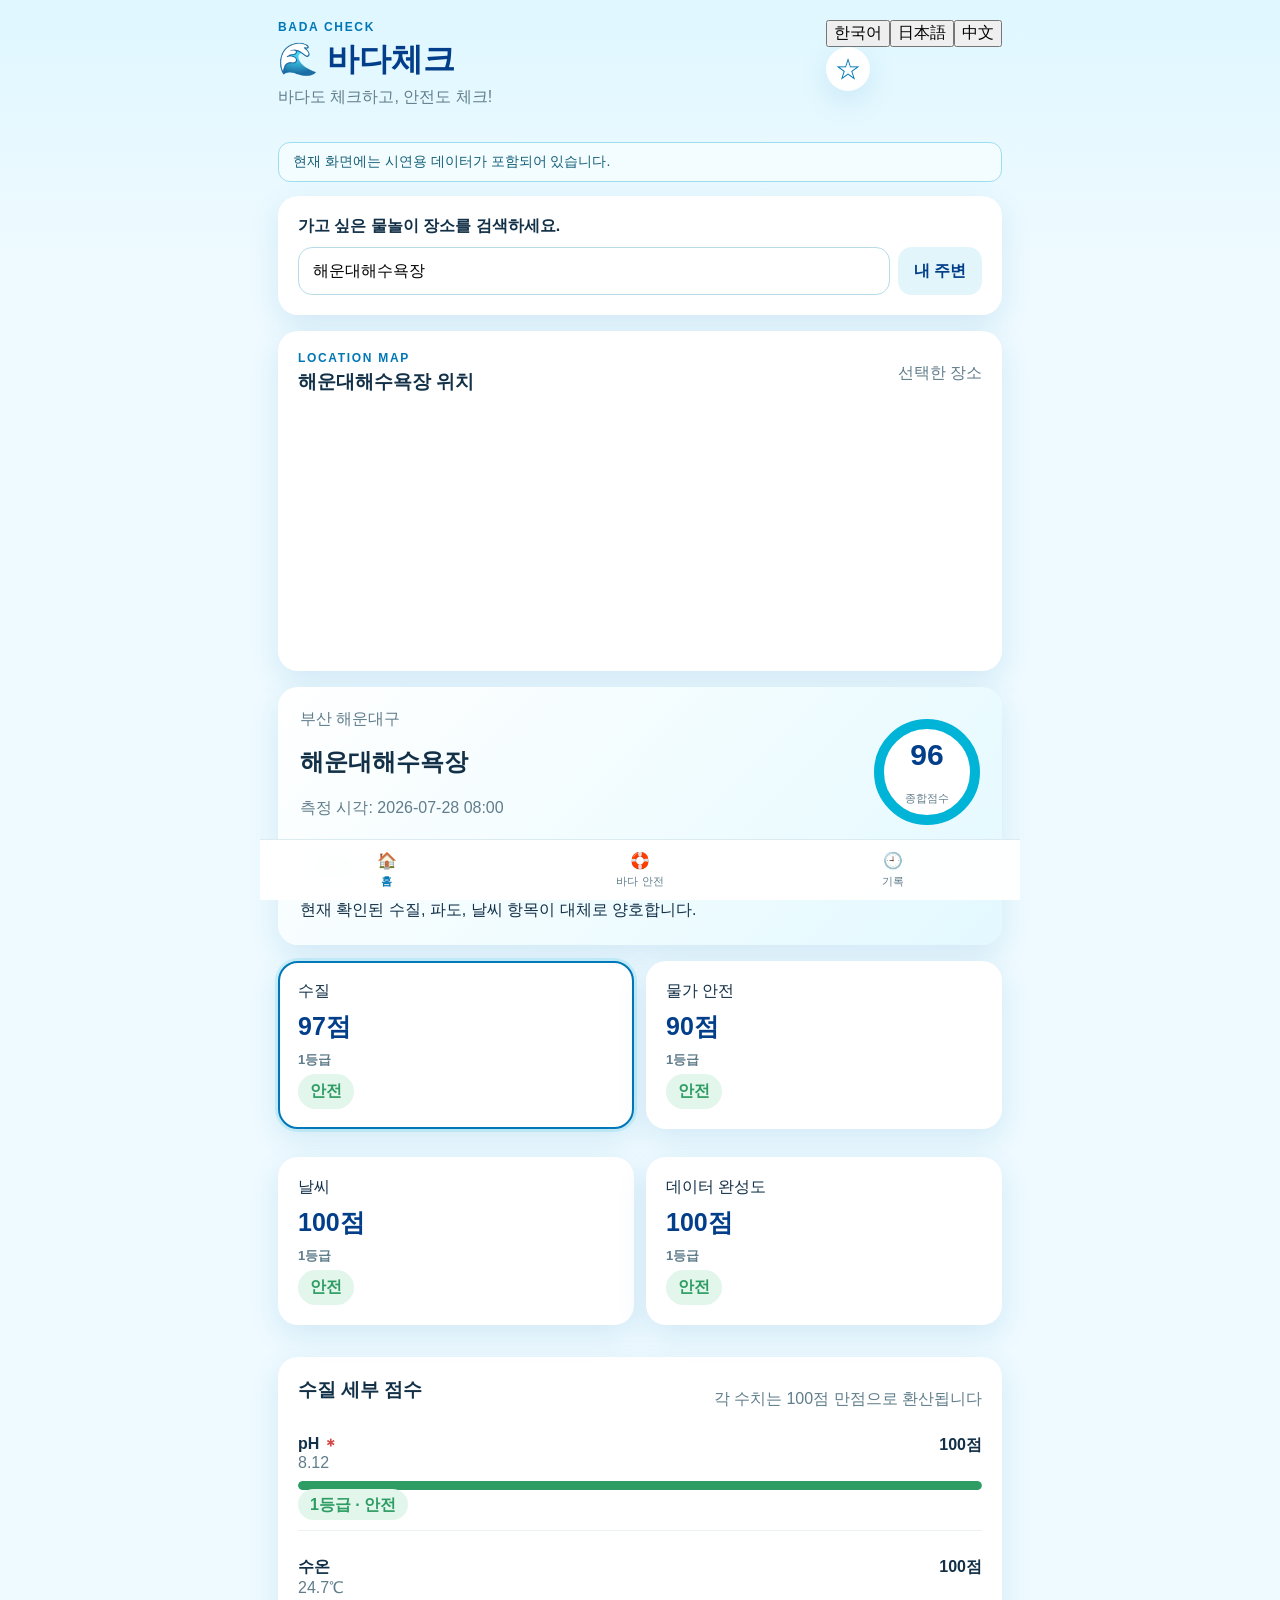
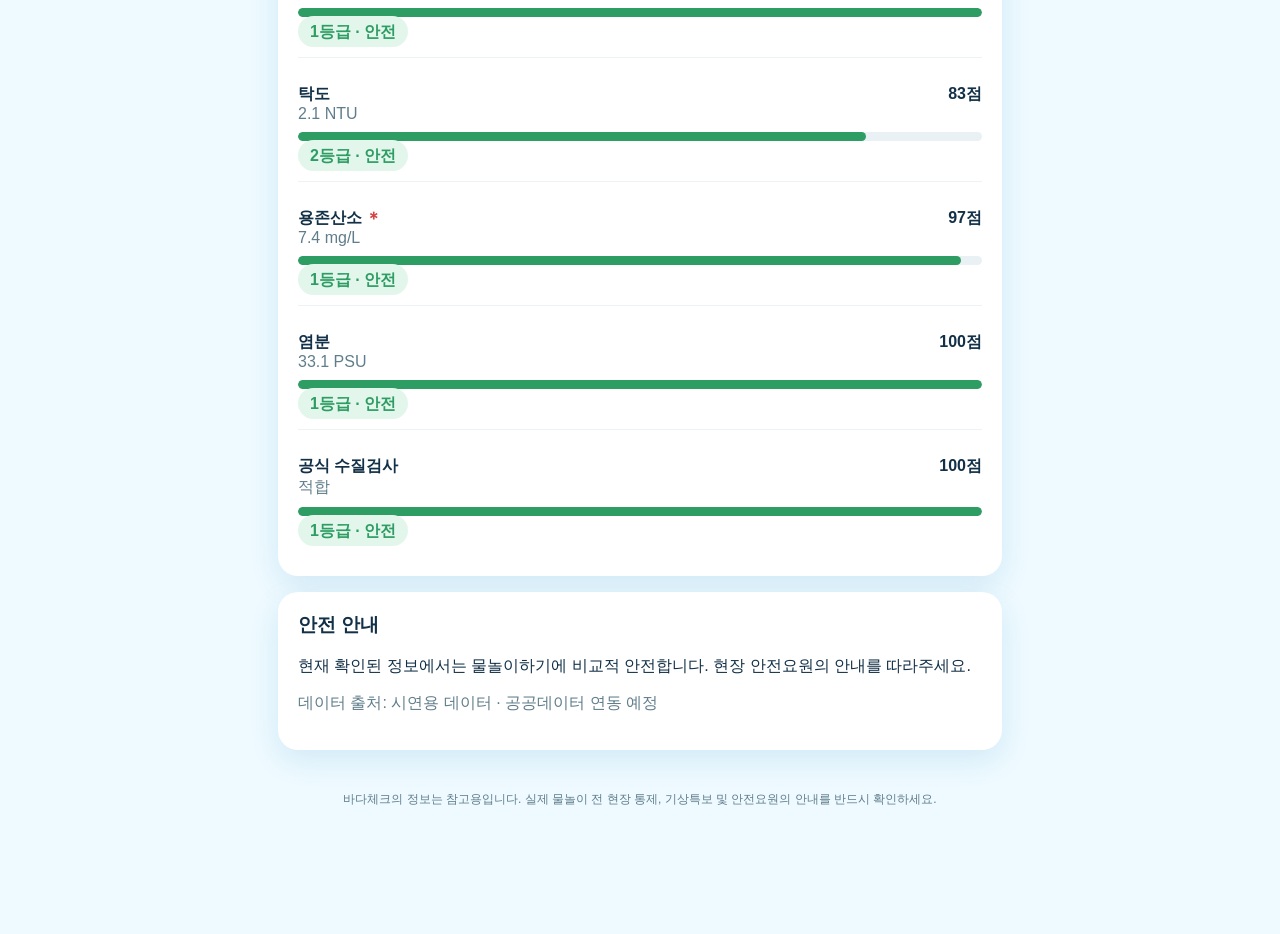
==== index.html @ eb1bbf58 "Add Korean Japanese Chinese language switcher" ====
<!DOCTYPE html>
<html lang="ko">
<head>
  <meta charset="UTF-8" />
  <meta name="viewport" content="width=device-width, initial-scale=1.0" />
  <meta name="theme-color" content="#0077b6" />
  <title>바다체크 | 바다도 체크하고, 안전도 체크!</title>
  <link rel="stylesheet" href="css/style.css?v=20260729-9" />
</head>
<body>
  <div class="app-shell">
    <header class="app-header">
      <div>
        <p class="eyebrow">BADA CHECK</p>
        <h1 data-i18n="appName">🌊 바다체크</h1>
        <p class="tagline" data-i18n="tagline">바다도 체크하고, 안전도 체크!</p>
      </div>
      <div class="header-actions"><div class="language-switcher" role="group" aria-label="언어 선택"><button class="language-button active" data-language="ko">한국어</button><button class="language-button" data-language="ja">日本語</button><button class="language-button" data-language="zh">中文</button></div><button id="favoriteBtn" class="icon-button" aria-label="즐겨찾기">☆</button></div>
    </header>

    <main>
      <section id="homeView" class="view active">
        <div class="notice" data-i18n="notice">현재 화면에는 시연용 데이터가 포함되어 있습니다.</div>

        <section class="search-section card">
          <label for="beachSearch" data-i18n="searchLabel">가고 싶은 물놀이 장소를 검색하세요.</label>
          <div class="search-row">
            <input id="beachSearch" type="search" placeholder="예: 해운대해수욕장, 대천천 애기소" autocomplete="off" />
            <button id="locationBtn" class="secondary-button" data-i18n="nearby">내 주변</button>
          </div>
          <div id="autocomplete" class="autocomplete hidden"></div>
        </section>

        <section class="map-card card" aria-label="선택한 장소의 지도 위치">
          <div class="section-title-row">
            <div>
              <p class="eyebrow">LOCATION MAP</p>
              <h3 id="mapLocationName">해운대해수욕장 위치</h3>
            </div>
            <span class="muted" data-i18n="selectedPlace">선택한 장소</span>
          </div>
          <iframe id="locationMap" title="선택한 장소 지도" loading="lazy"></iframe>
        </section>

        <section class="hero-card">
          <div>
            <p id="beachLocation" class="muted"></p>
            <h2 id="beachName"></h2>
            <p id="updatedAt" class="muted"></p>
          </div>
          <div class="score-ring" id="overallScoreRing">
            <strong id="overallScore">-</strong>
            <span data-i18n="overallScore">종합점수</span>
          </div>
          <div id="overallGrade" class="grade-pill">-</div>
          <p id="overallReason" class="reason"></p>
        </section>

        <section class="category-grid" id="categoryGrid"></section>

        <section class="card">
          <div class="section-title-row">
            <h3 id="metricTitle">수질 세부 점수</h3>
            <span id="metricHint" class="muted">카드를 눌러 세부 수치를 확인하세요</span>
          </div>
          <div id="metricGrid" class="metric-grid"></div>
        </section>

        <section class="card">
          <h3 data-i18n="safetyGuide">안전 안내</h3>
          <p id="actionGuide"></p>
          <p class="source" id="dataSource"></p>
        </section>

      <section id="historyView" class="view">
        <h2 data-i18n="history">최근 확인 기록</h2>
        <div id="historyList" class="history-list"></div>
      </section>
    </main>

    <nav class="bottom-nav">
      <button class="nav-button active" data-target="homeView">🏠<span data-i18n="home">홈</span></button>
      <button class="nav-button" data-target="homeView">🛟<span data-i18n="waterSafety">바다 안전</span></button>
      <button class="nav-button" data-target="historyView">🕘<span data-i18n="history">기록</span></button>
    </nav>

    <footer>
      <span data-i18n="footer">바다체크의 정보는 참고용입니다. 실제 물놀이 전 현장 통제, 기상특보 및 안전요원의 안내를 반드시 확인하세요.</span>
    </footer>
  </div>

  <script src="js/data.js?v=20260729-13"></script>
  <script src="js/scoring.js?v=20260729-13"></script>
  <script src="js/app.js?v=20260729-13"></script>
</body>
</html>
---- css/style.css ----
:root {
  --blue: #0077b6;
  --deep-blue: #023e8a;
  --cyan: #00b4d8;
  --mint: #48cae4;
  --bg: #eefaff;
  --text: #123047;
  --muted: #607d8b;
  --card: #ffffff;
  --safe: #2e9d63;
  --caution: #e0a800;
  --danger: #f07b22;
  --critical: #d64545;
  --shadow: 0 10px 30px rgba(0, 119, 182, 0.12);
}
* { box-sizing: border-box; }
body { margin: 0; background: linear-gradient(180deg, #dff7ff 0%, var(--bg) 260px); color: var(--text); font-family: Arial, "Noto Sans KR", sans-serif; }
button, input { font: inherit; }
button { cursor: pointer; }
.app-shell { width: min(100%, 760px); min-height: 100vh; margin: 0 auto; padding: 20px 18px 110px; }
.app-header { display: flex; justify-content: space-between; align-items: flex-start; margin-bottom: 18px; }
h1, h2, h3, p { margin-top: 0; }
h1 { margin-bottom: 5px; color: var(--deep-blue); }
.eyebrow { margin-bottom: 4px; color: var(--blue); font-size: 12px; font-weight: 800; letter-spacing: 0.14em; }
.tagline, .muted, .source { color: var(--muted); }
.icon-button { width: 44px; height: 44px; border: 0; border-radius: 50%; background: white; color: var(--blue); font-size: 26px; box-shadow: var(--shadow); }
.notice { margin-bottom: 14px; padding: 10px 14px; border: 1px solid #9ddded; border-radius: 12px; background: #f3fdff; color: #166078; font-size: 14px; }
.card, .hero-card, .status-card { background: var(--card); border-radius: 20px; box-shadow: var(--shadow); }
.card { padding: 20px; margin-bottom: 16px; }
.map-card { overflow: hidden; }
.map-card h3 { margin-bottom: 0; }
#locationMap { display: block; width: calc(100% + 40px); height: 260px; margin: 16px -20px -20px; border: 0; }
.search-section label { display: block; margin-bottom: 10px; font-weight: 800; }
.search-row { display: flex; gap: 8px; }
.search-row input { min-width: 0; flex: 1; padding: 14px; border: 1px solid #b7dce8; border-radius: 14px; outline: none; }
.search-row input:focus { border-color: var(--cyan); box-shadow: 0 0 0 3px rgba(0, 180, 216, .12); }
.primary-button, .secondary-button, .enter-button, .exit-button { border: 0; border-radius: 14px; padding: 13px 16px; font-weight: 800; }
.primary-button, .enter-button { background: var(--blue); color: white; }
.secondary-button { background: #e1f5fb; color: var(--deep-blue); }
.exit-button { background: #ff6b6b; color: white; }
.full-width { width: 100%; }
.autocomplete { position: absolute; z-index: 20; width: calc(100% - 40px); margin-top: 8px; overflow: hidden; border-radius: 14px; background: white; box-shadow: var(--shadow); }
.autocomplete button { display: block; width: 100%; padding: 13px 15px; border: 0; border-bottom: 1px solid #edf4f6; background: white; text-align: left; }
.hidden { display: none; }
.hero-card { display: grid; grid-template-columns: 1fr auto; gap: 14px; align-items: center; padding: 22px; margin-bottom: 16px; background: linear-gradient(135deg, #fff, #e3f9ff); }
.score-ring { display: grid; place-items: center; width: 106px; height: 106px; border: 10px solid var(--cyan); border-radius: 50%; background: white; }
.score-ring strong { font-size: 30px; color: var(--deep-blue); }
.score-ring span { font-size: 11px; color: var(--muted); }
.grade-pill { width: fit-content; padding: 7px 12px; border-radius: 999px; font-weight: 800; }
.reason { grid-column: 1 / -1; margin: 0; line-height: 1.55; }
.category-grid, .status-grid { display: grid; grid-template-columns: repeat(2, 1fr); gap: 12px; margin-bottom: 16px; }
.category-card, .status-card { padding: 18px; }
.category-card { width: 100%; border: 2px solid transparent; color: var(--text); text-align: left; }
.category-card.active { border-color: var(--blue); box-shadow: 0 0 0 3px rgba(0, 180, 216, .14), var(--shadow); }
.category-card .grade-level { display: block; margin-top: 8px; color: var(--muted); font-size: 13px; font-weight: 800; }
.category-card .grade-status { display: inline-block; margin-top: 5px; }
.category-card strong, .status-card strong { display: block; margin-top: 8px; color: var(--deep-blue); font-size: 25px; }
.section-title-row { display: flex; justify-content: space-between; align-items: center; gap: 12px; }
.metric-grid { display: grid; gap: 12px; }
.metric-card { padding: 14px 0; border-bottom: 1px solid #edf3f5; }
.metric-card:last-child { border-bottom: 0; }
.metric-top { display: flex; justify-content: space-between; gap: 10px; }
.metric-value { font-weight: 800; }
.term-help { margin-left: 3px; padding: 0; border: 0; background: transparent; color: #d64545; font-size: 17px; font-weight: 900; line-height: 1; vertical-align: middle; }
.term-definition { margin: 10px 0 0; padding: 10px 12px; border-left: 4px solid #d64545; border-radius: 8px; background: #fff1f1; color: #7d3030; font-size: 13px; line-height: 1.55; }
.progress { height: 9px; margin: 9px 0 5px; overflow: hidden; border-radius: 999px; background: #e9f1f4; }
.progress span { display: block; height: 100%; border-radius: inherit; }
.quick-shower { display: flex; justify-content: space-between; align-items: center; gap: 15px; }
.live-badge { color: var(--safe); font-weight: 800; font-size: 13px; }
.waiting-card { text-align: center; }
#estimatedTime { display: block; margin: 8px 0 14px; color: var(--deep-blue); font-size: 38px; }
.button-group { display: grid; grid-template-columns: 1fr 1fr; gap: 12px; margin-bottom: 12px; }
.button-group button { min-height: 62px; font-size: 20px; }
.message { min-height: 24px; text-align: center; color: var(--blue); font-weight: 800; }
.history-item { display: flex; justify-content: space-between; align-items: center; padding: 16px; margin-bottom: 10px; border-radius: 15px; background: white; box-shadow: var(--shadow); }
.bottom-nav { position: fixed; z-index: 50; left: 50%; bottom: 0; display: grid; grid-template-columns: repeat(3, 1fr); width: min(100%, 760px); transform: translateX(-50%); border-top: 1px solid #dcebf0; background: rgba(255,255,255,.96); backdrop-filter: blur(10px); }
.nav-button { padding: 11px 4px; border: 0; background: transparent; color: var(--muted); }
.nav-button span { display: block; margin-top: 4px; font-size: 11px; }
.nav-button.active { color: var(--blue); font-weight: 800; }
.view { display: none; }
.view.active { display: block; }
footer { margin-top: 24px; padding: 16px; color: var(--muted); font-size: 12px; line-height: 1.5; text-align: center; }
.safe { background: #e3f6ec; color: var(--safe); }
.caution { background: #fff5cc; color: #9a7300; }
.danger { background: #fff0e4; color: var(--danger); }
.critical { background: #ffe8e8; color: var(--critical); }
@media (max-width: 560px) {
  .app-shell { padding-inline: 14px; }
  .hero-card { grid-template-columns: 1fr; }
  .score-ring { width: 92px; height: 92px; }
  .category-grid, .status-grid { grid-template-columns: 1fr 1fr; }
  #locationMap { height: 220px; }
  .quick-shower { align-items: stretch; flex-direction: column; }
}
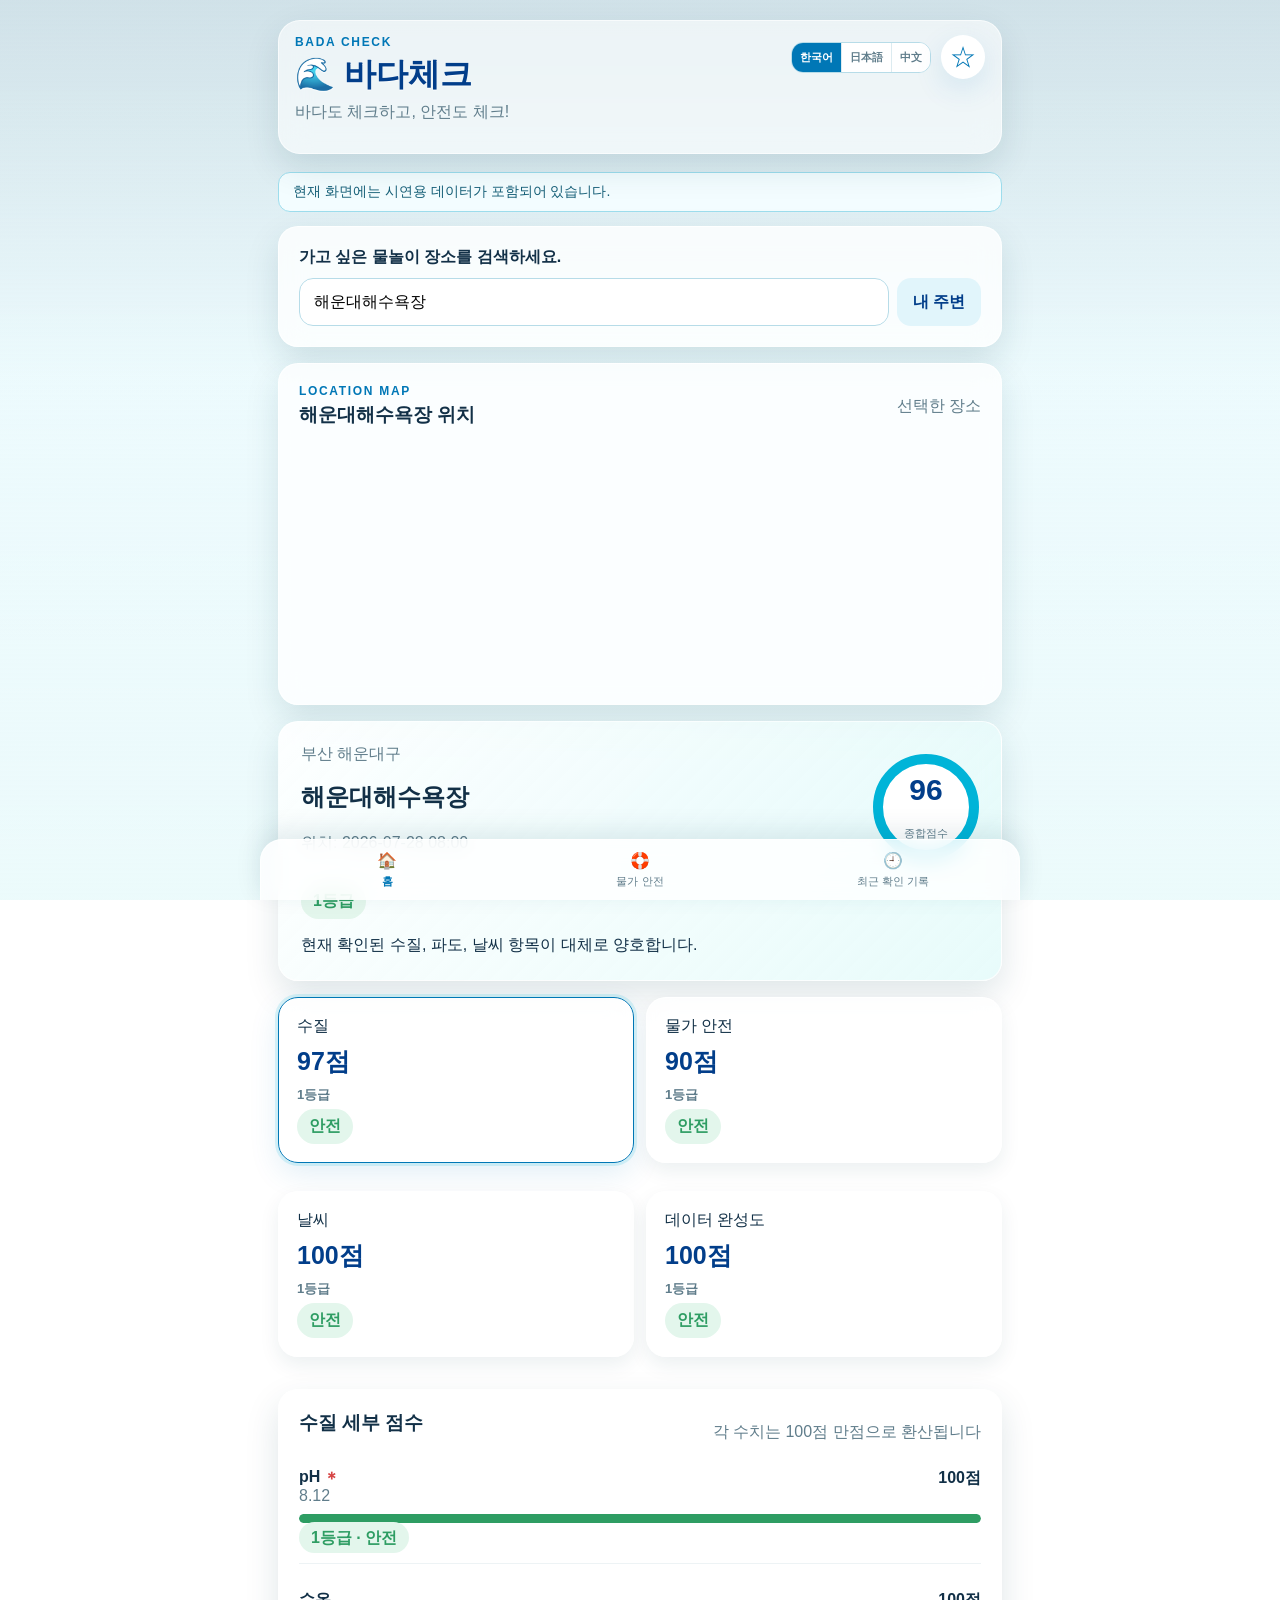
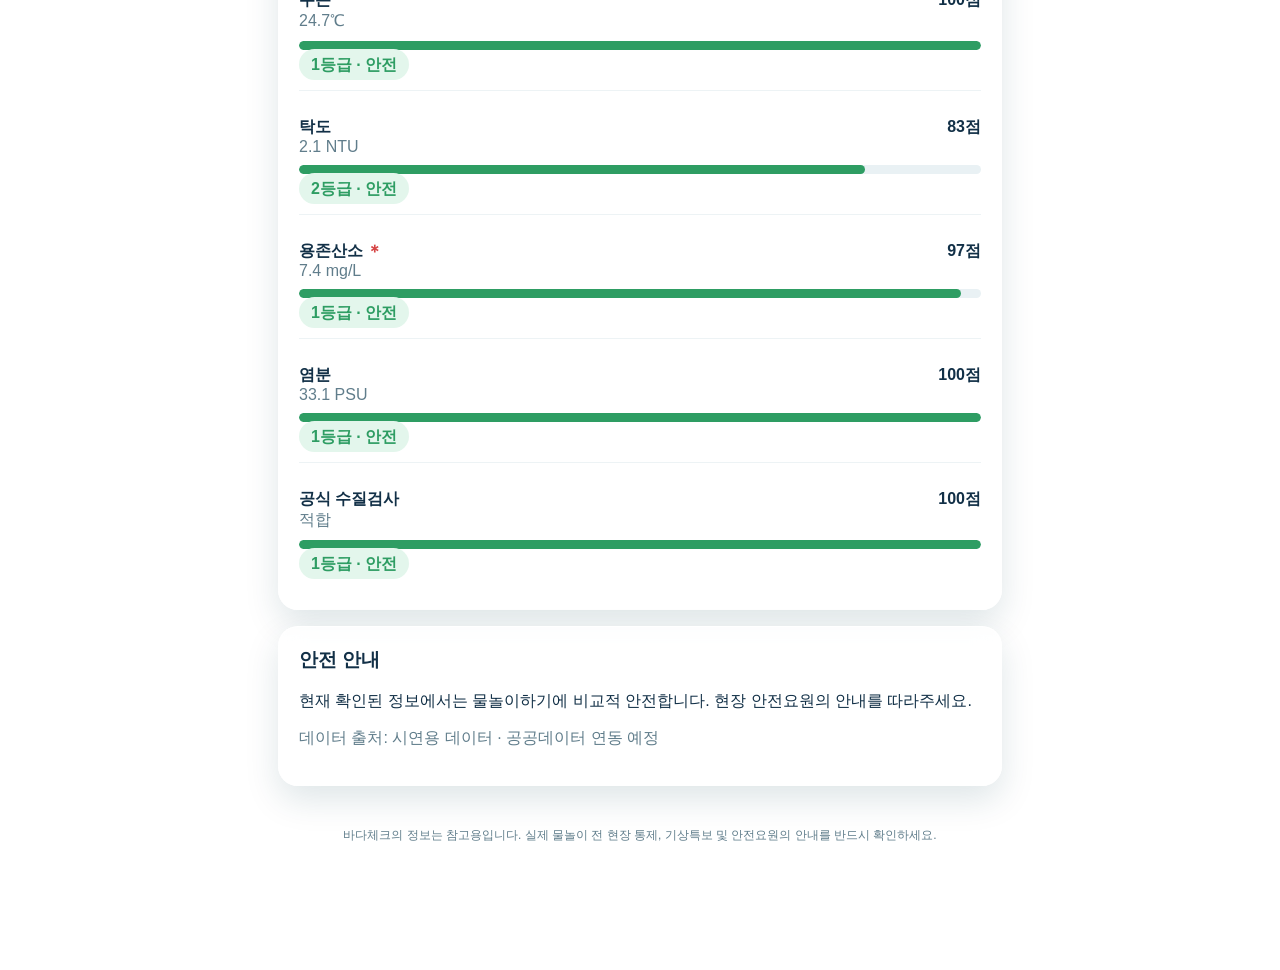
==== commit 736084b6: "Refresh Bada Check visual theme assets" ====
--- a/index.html
+++ b/index.html
@@ -5,7 +5,7 @@
   <meta name="viewport" content="width=device-width, initial-scale=1.0" />
   <meta name="theme-color" content="#0077b6" />
   <title>바다체크 | 바다도 체크하고, 안전도 체크!</title>
-  <link rel="stylesheet" href="css/style.css?v=20260729-9" />
+  <link rel="stylesheet" href="css/style.css?v=20260729-10" />
 </head>
 <body>
   <div class="app-shell">
@@ -91,7 +91,7 @@
 
   <script src="js/data.js?v=20260729-13"></script>
   <script src="js/scoring.js?v=20260729-13"></script>
-  <script src="js/app.js?v=20260729-13"></script>
+  <script src="js/app.js?v=20260729-14"></script>
 </body>
 </html>
 
--- a/css/style.css
+++ b/css/style.css
@@ -93,3 +93,35 @@
   .quick-shower { align-items: stretch; flex-direction: column; }
 }
 
+
+.header-actions { display: flex; align-items: center; gap: 10px; }
+.language-switcher { display: flex; overflow: hidden; border: 1px solid #b7dce8; border-radius: 12px; background: white; }
+.language-button { padding: 7px 8px; border: 0; border-right: 1px solid #dcebf0; background: white; color: var(--muted); font-size: 11px; font-weight: 800; }
+.language-button:last-child { border-right: 0; }
+.language-button.active { background: var(--blue); color: white; }
+@media (max-width: 420px) { .app-header { gap: 8px; } .header-actions { gap: 6px; } .language-button { padding: 6px 5px; font-size: 10px; } }
+
+
+/* 선택한 장소에 맞춰 달라지는 배경 */
+body { background-attachment: fixed; background-size: cover; background-position: center; transition: background .35s ease; }
+body[data-water-place="gwangalli"], body[data-water-place="haeundae"], body[data-water-place="songjeong"], body[data-water-place="songdo"], body[data-water-place="dadaepo"] { background-image: linear-gradient(rgba(232,250,255,.82),rgba(238,250,255,.9)), url("https://giftedu42-commits.github.io/ocean-/assets/gwangalli-night.png"); }
+body[data-water-place="jangsan-valley"], body[data-water-place="unsusa-valley"], body[data-water-place="daecheon-aegiso"] { background-image: linear-gradient(rgba(235,251,244,.84),rgba(243,253,249,.92)), url("https://images.unsplash.com/photo-1439853949127-fa647821eba0?auto=format&fit=crop&w=1600&q=80"); }
+body[data-water-place="nakdong-hwamyeong"], body[data-water-place="nakdong-samnak"], body[data-water-place="suyeong-river"], body[data-water-place="oncheoncheon"], body[data-water-place="seokdaecheon"], body[data-water-place="daecheon-stream"], body[data-water-place="jwagwangcheon"], body[data-water-place="samnakcheon"], body[data-water-place="chuncheon"], body[data-water-place="dongcheon"], body[data-water-place="hoedong-reservoir"] { background-image: linear-gradient(rgba(235,248,250,.84),rgba(242,252,249,.92)), url("https://images.unsplash.com/photo-1432405972618-c60b0225b8f9?auto=format&fit=crop&w=1600&q=80"); }
+
+
+/* 자연 배경과 어울리는 통일 카드 테마 */
+body { min-height:100vh; }
+body::before { content:""; position:fixed; inset:0; z-index:-1; background:linear-gradient(180deg,rgba(8,46,68,.12),rgba(235,250,251,.46) 42%,rgba(235,250,251,.88)); pointer-events:none; }
+.app-shell { position:relative; }
+.app-header { padding:14px 16px; border:1px solid rgba(255,255,255,.62); border-radius:22px; background:rgba(255,255,255,.58); backdrop-filter:blur(15px); box-shadow:0 14px 35px rgba(3,56,76,.12); }
+.app-header h1 { text-shadow:0 1px 0 rgba(255,255,255,.7); }
+.card,.hero-card,.status-card,.history-item { border:1px solid rgba(255,255,255,.74); background:rgba(255,255,255,.78); backdrop-filter:blur(14px); box-shadow:0 14px 34px rgba(4,60,81,.13); }
+.hero-card { background:linear-gradient(135deg,rgba(255,255,255,.88),rgba(222,250,249,.70)); }
+.search-section,.map-card { border-color:rgba(255,255,255,.75); }
+.search-row input,.autocomplete { background:rgba(255,255,255,.90); backdrop-filter:blur(12px); }
+.category-card { background:rgba(255,255,255,.76); box-shadow:0 8px 20px rgba(4,60,81,.08); }
+.category-card:hover { transform:translateY(-2px); }
+.bottom-nav { border:1px solid rgba(255,255,255,.72); border-bottom:0; border-radius:22px 22px 0 0; background:rgba(255,255,255,.82); box-shadow:0 -8px 26px rgba(4,60,81,.10); }
+body[data-water-place="jangsan-valley"] .hero-card,body[data-water-place="unsusa-valley"] .hero-card,body[data-water-place="daecheon-aegiso"] .hero-card { background:linear-gradient(135deg,rgba(250,255,251,.90),rgba(215,246,229,.72)); }
+body[data-water-place="nakdong-hwamyeong"] .hero-card,body[data-water-place="nakdong-samnak"] .hero-card,body[data-water-place="suyeong-river"] .hero-card,body[data-water-place="oncheoncheon"] .hero-card { background:linear-gradient(135deg,rgba(249,255,255,.90),rgba(214,241,241,.74)); }
+@media (max-width:560px){.app-header{padding:12px;border-radius:18px}.card{padding:16px}.hero-card{padding:18px}.language-button{padding:6px 7px;font-size:10px}}
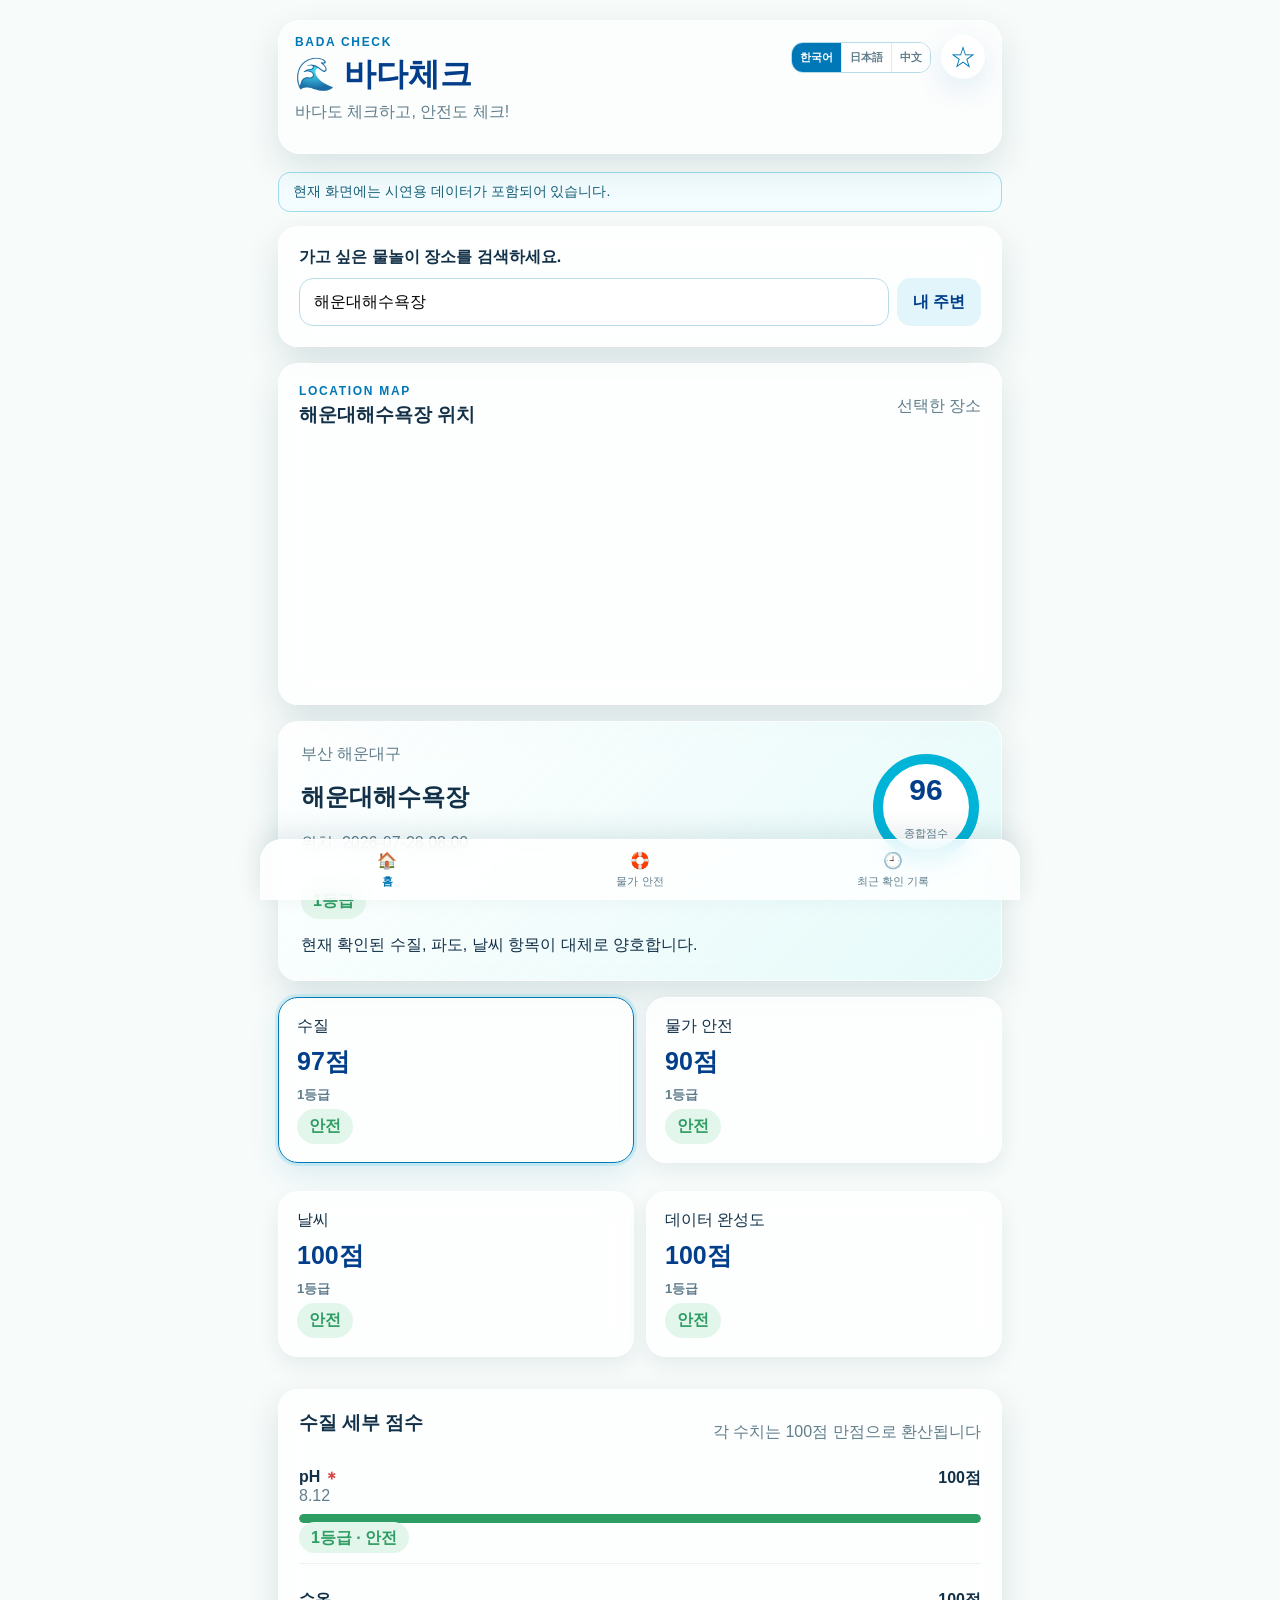
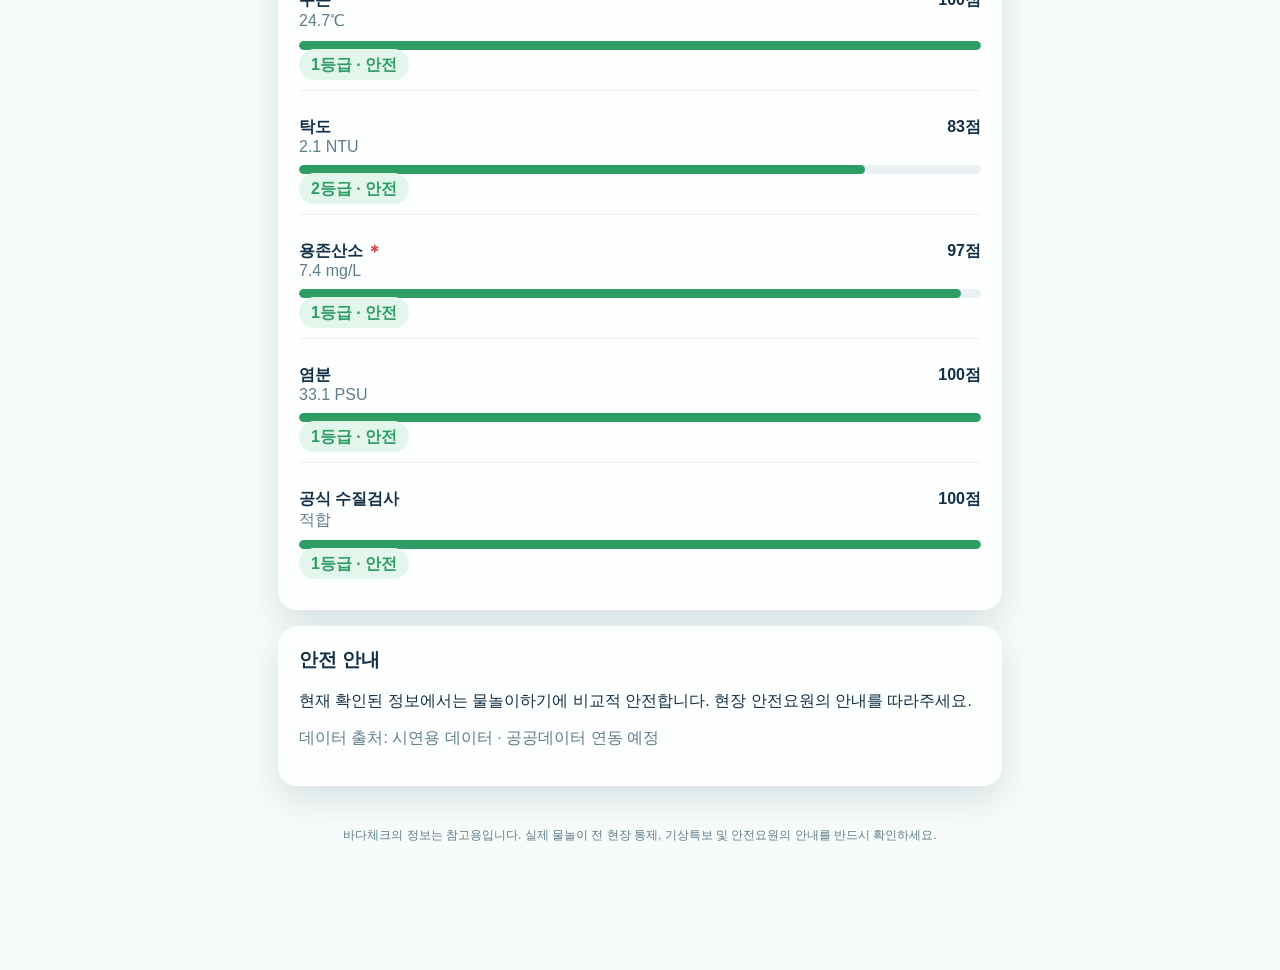
==== commit d9f8dc90: "Refresh location image styles" ====
--- a/index.html
+++ b/index.html
@@ -5,7 +5,7 @@
   <meta name="viewport" content="width=device-width, initial-scale=1.0" />
   <meta name="theme-color" content="#0077b6" />
   <title>바다체크 | 바다도 체크하고, 안전도 체크!</title>
-  <link rel="stylesheet" href="css/style.css?v=20260729-10" />
+  <link rel="stylesheet" href="css/style.css?v=20260729-11" />
 </head>
 <body>
   <div class="app-shell">
--- a/css/style.css
+++ b/css/style.css
@@ -125,3 +125,14 @@
 body[data-water-place="jangsan-valley"] .hero-card,body[data-water-place="unsusa-valley"] .hero-card,body[data-water-place="daecheon-aegiso"] .hero-card { background:linear-gradient(135deg,rgba(250,255,251,.90),rgba(215,246,229,.72)); }
 body[data-water-place="nakdong-hwamyeong"] .hero-card,body[data-water-place="nakdong-samnak"] .hero-card,body[data-water-place="suyeong-river"] .hero-card,body[data-water-place="oncheoncheon"] .hero-card { background:linear-gradient(135deg,rgba(249,255,255,.90),rgba(214,241,241,.74)); }
 @media (max-width:560px){.app-header{padding:12px;border-radius:18px}.card{padding:16px}.hero-card{padding:18px}.language-button{padding:6px 7px;font-size:10px}}
+
+
+/* 장소별 실제 풍경 사진: 하늘색 배경 효과 제거 */
+body::before { display:none; }
+body { background-color:#f7fbfa; }
+body[data-water-place="gwangalli"] { background-image:url("https://giftedu42-commits.github.io/ocean-/assets/gwangalli-night.png"); }
+body[data-water-place="haeundae"] { background-image:url("https://giftedu42-commits.github.io/ocean-/assets/haeundae-beach.png"); }
+body[data-water-place="songjeong"] { background-image:url("https://giftedu42-commits.github.io/ocean-/assets/songjeong-beach.png"); }
+body[data-water-place="dadaepo"] { background-image:url("https://giftedu42-commits.github.io/ocean-/assets/dadaepo-sunset.png"); }
+body[data-water-place="songdo"] { background-image:url("https://giftedu42-commits.github.io/ocean-/assets/songdo-cablecar.png"); }
+body[data-water-place="gwangalli"],body[data-water-place="haeundae"],body[data-water-place="songjeong"],body[data-water-place="dadaepo"],body[data-water-place="songdo"] { background-color:#f7fbfa; background-position:center; background-size:cover; }
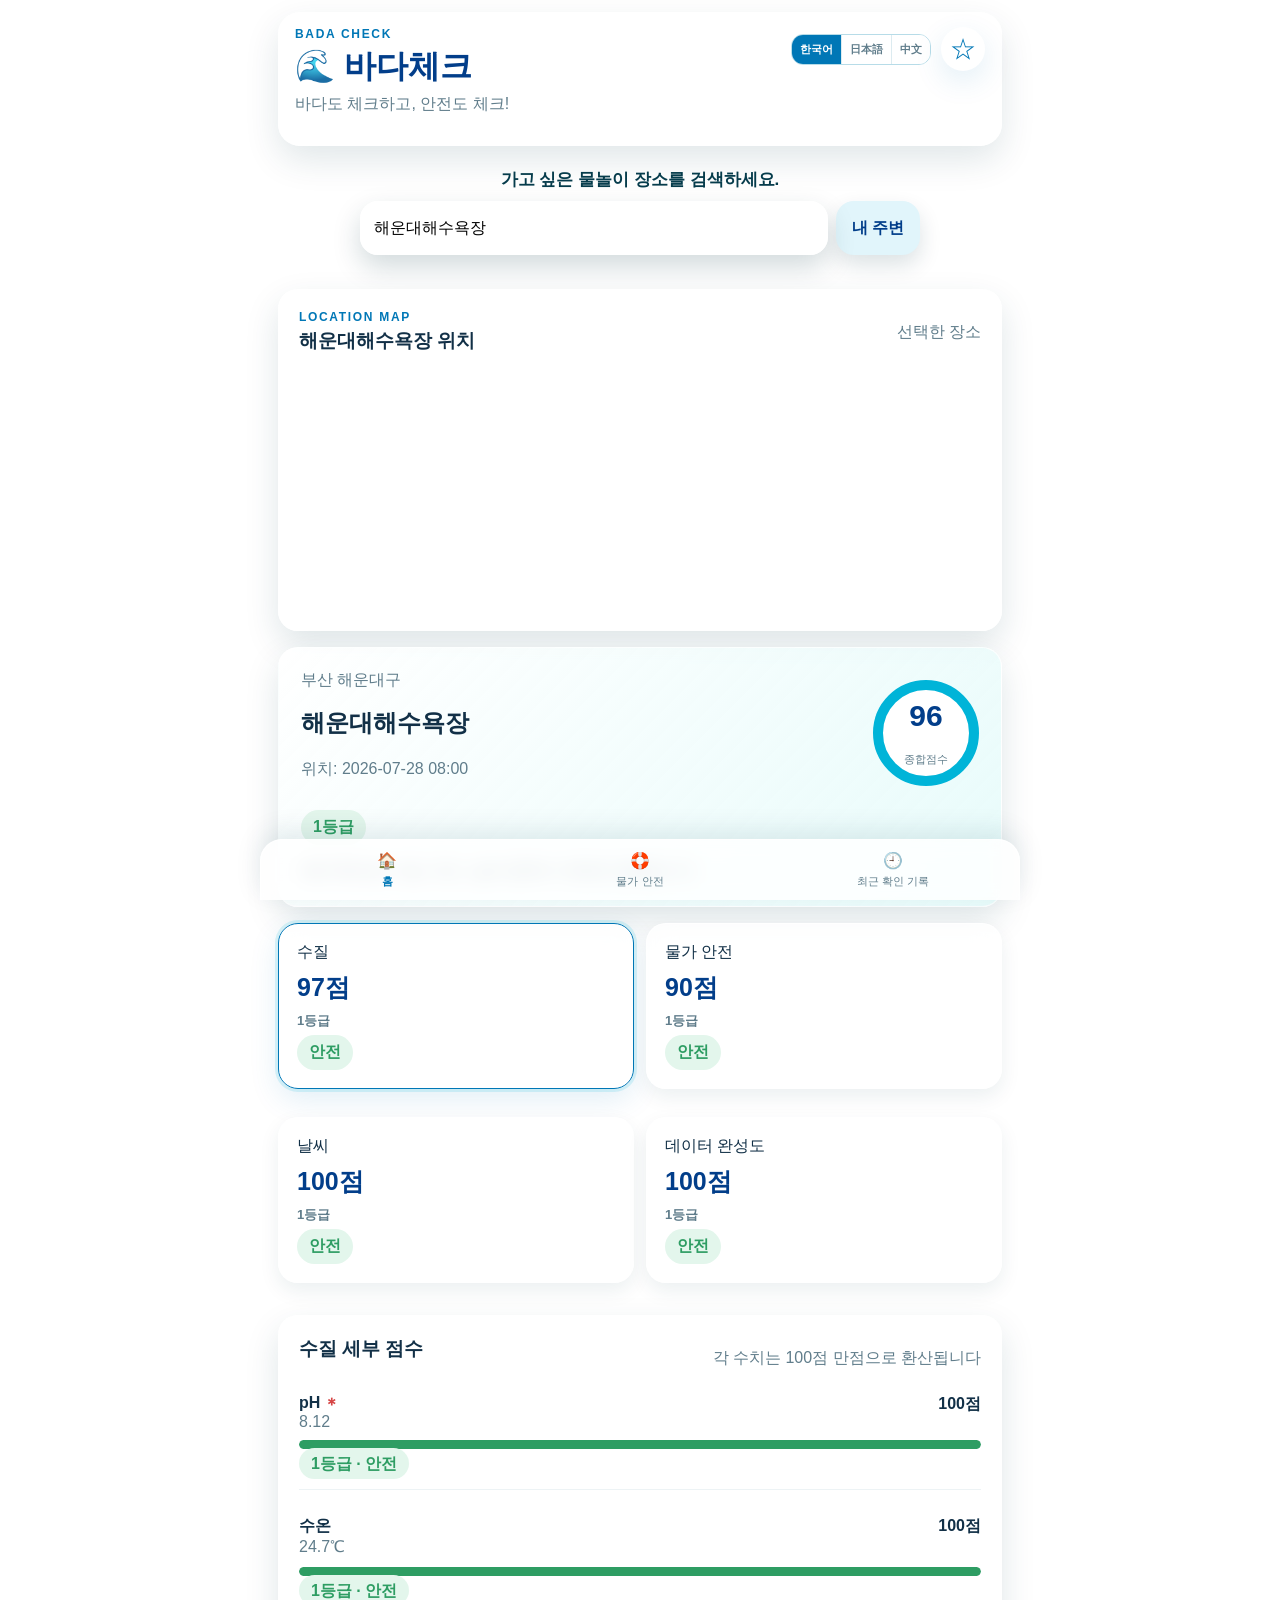
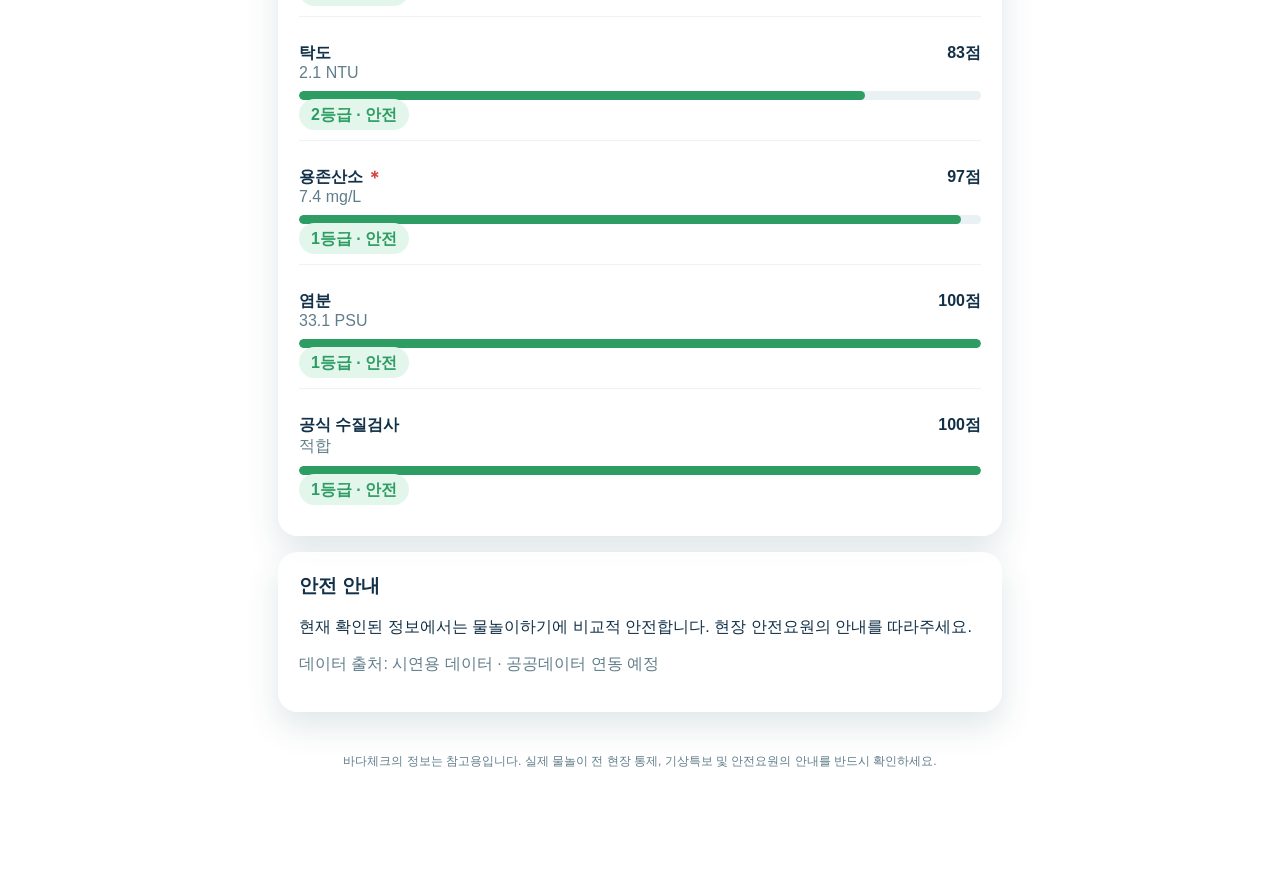
==== commit a4454b6f: "Refresh shared background and search style" ====
--- a/index.html
+++ b/index.html
@@ -5,7 +5,7 @@
   <meta name="viewport" content="width=device-width, initial-scale=1.0" />
   <meta name="theme-color" content="#0077b6" />
   <title>바다체크 | 바다도 체크하고, 안전도 체크!</title>
-  <link rel="stylesheet" href="css/style.css?v=20260729-11" />
+  <link rel="stylesheet" href="css/style.css?v=20260729-12" />
 </head>
 <body>
   <div class="app-shell">
--- a/css/style.css
+++ b/css/style.css
@@ -136,3 +136,17 @@
 body[data-water-place="dadaepo"] { background-image:url("https://giftedu42-commits.github.io/ocean-/assets/dadaepo-sunset.png"); }
 body[data-water-place="songdo"] { background-image:url("https://giftedu42-commits.github.io/ocean-/assets/songdo-cablecar.png"); }
 body[data-water-place="gwangalli"],body[data-water-place="haeundae"],body[data-water-place="songjeong"],body[data-water-place="dadaepo"],body[data-water-place="songdo"] { background-color:#f7fbfa; background-position:center; background-size:cover; }
+
+
+/* 통합 페이지: 동료 앱 배경을 그대로 보이게 하고 검색을 히어로형으로 배치 */
+html,body { background:transparent !important; }
+body { background-image:none !important; }
+.app-shell { padding-top:12px; }
+.notice { display:none; }
+.search-section.card { margin:0 auto 18px; max-width:560px; padding:10px 0 16px; border:0; background:transparent; box-shadow:none; text-align:center; backdrop-filter:none; }
+.search-section label { color:#073d4d; font-size:17px; text-shadow:0 1px 8px rgba(255,255,255,.9); }
+.search-row { justify-content:center; }
+.search-row input { min-height:54px; border:0; border-radius:18px; box-shadow:0 12px 28px rgba(2,48,62,.18); }
+.secondary-button { border-radius:18px; box-shadow:0 10px 22px rgba(2,48,62,.14); }
+.autocomplete { max-width:560px; left:50%; transform:translateX(-50%); width:calc(100% - 28px); text-align:left; }
+.app-header { margin-bottom:12px; }
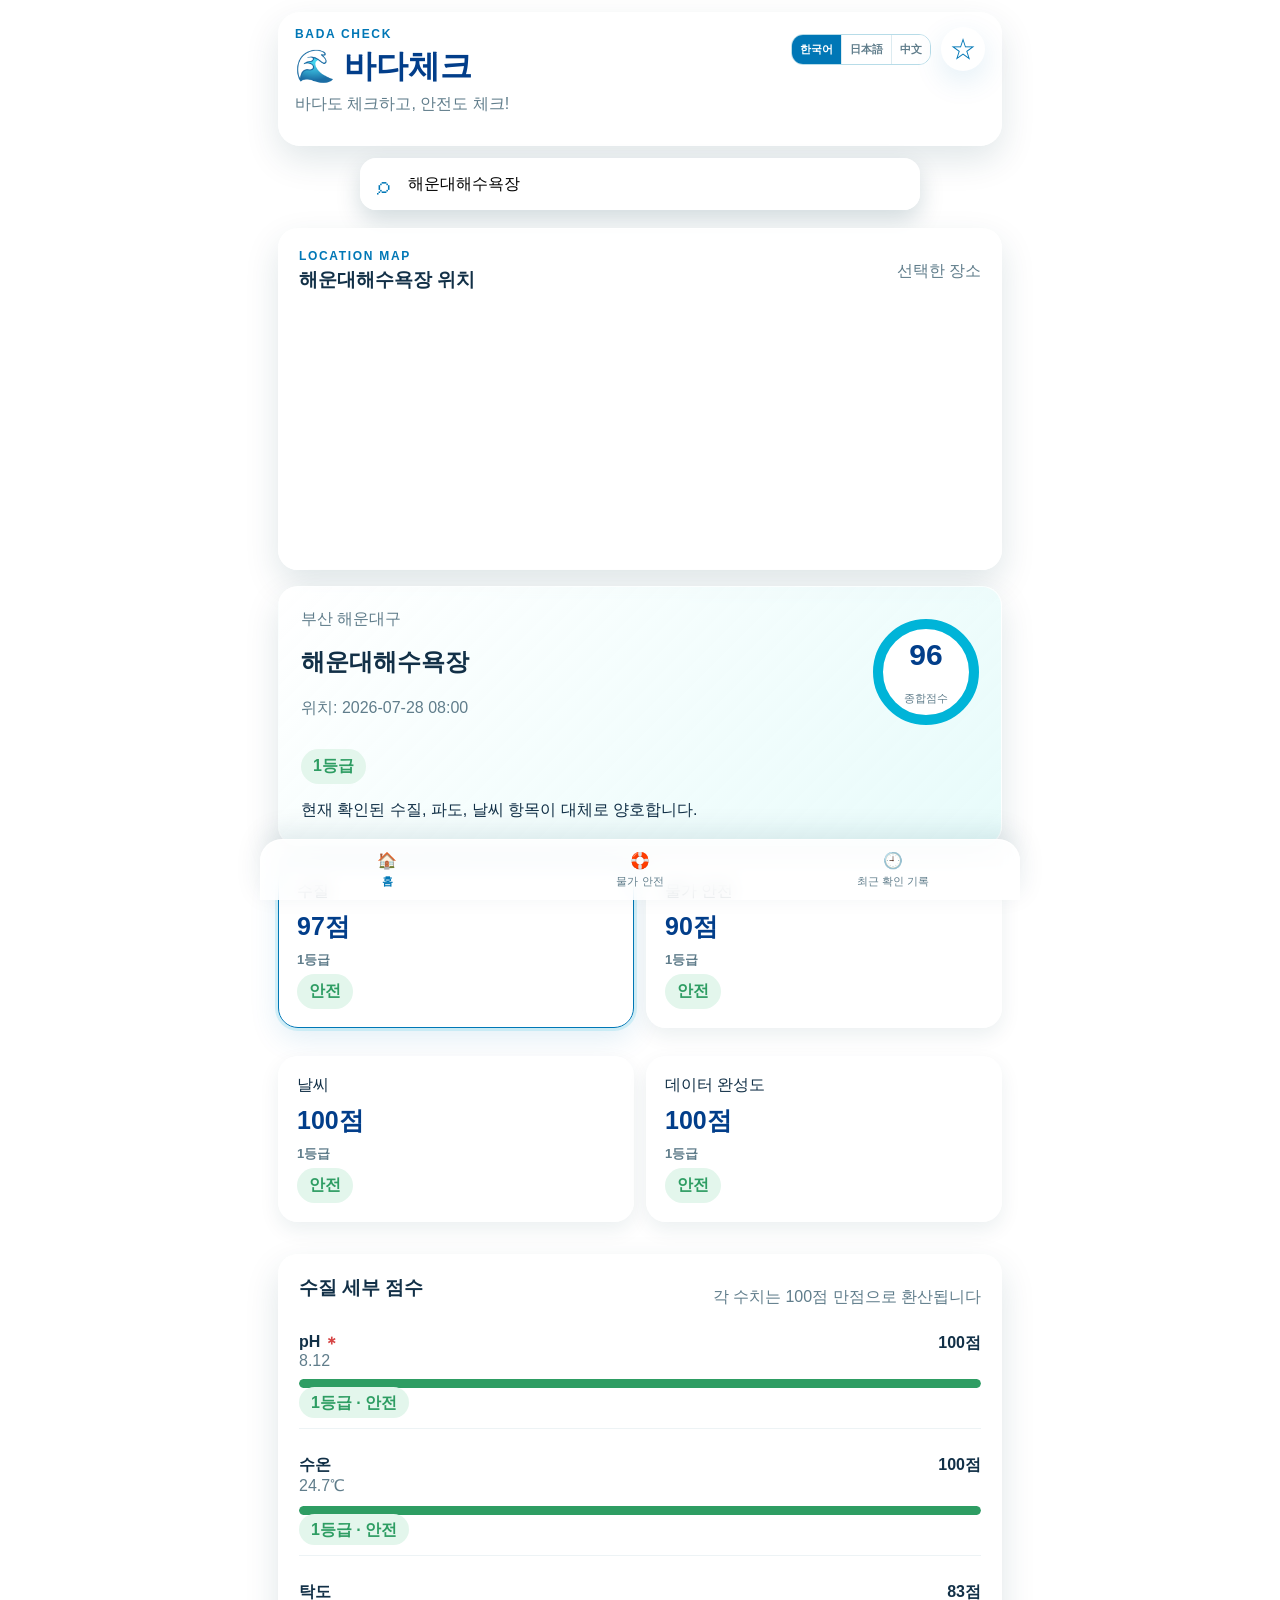
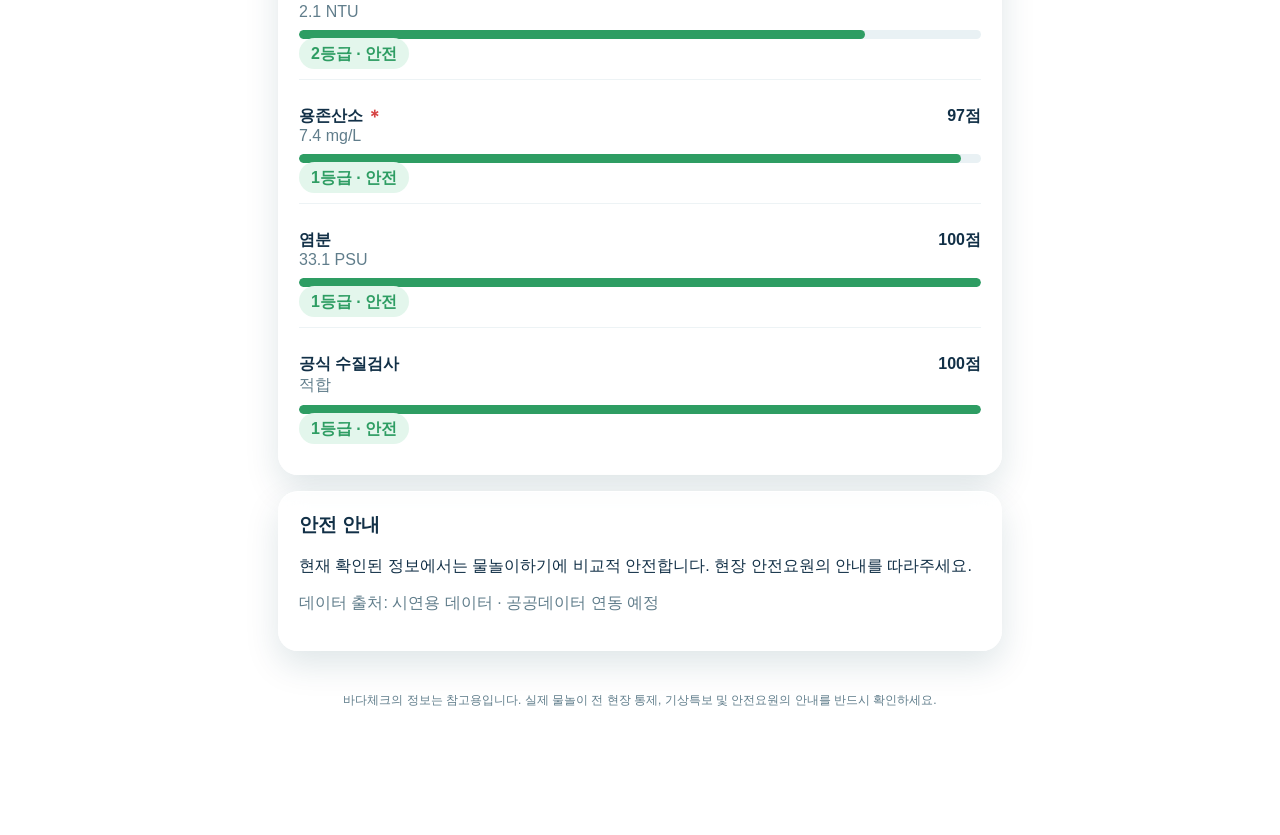
==== commit 5fe17b1e: "Refresh compact search style" ====
--- a/index.html
+++ b/index.html
@@ -5,7 +5,7 @@
   <meta name="viewport" content="width=device-width, initial-scale=1.0" />
   <meta name="theme-color" content="#0077b6" />
   <title>바다체크 | 바다도 체크하고, 안전도 체크!</title>
-  <link rel="stylesheet" href="css/style.css?v=20260729-12" />
+  <link rel="stylesheet" href="css/style.css?v=20260729-13" />
 </head>
 <body>
   <div class="app-shell">
--- a/css/style.css
+++ b/css/style.css
@@ -150,3 +150,12 @@
 .secondary-button { border-radius:18px; box-shadow:0 10px 22px rgba(2,48,62,.14); }
 .autocomplete { max-width:560px; left:50%; transform:translateX(-50%); width:calc(100% - 28px); text-align:left; }
 .app-header { margin-bottom:12px; }
+
+
+/* 검색창: 카드/내 주변 버튼 제거, 한 줄 검색 디자인 */
+.search-section.card { background:transparent !important; border:0 !important; box-shadow:none !important; margin:0 auto 18px !important; max-width:560px; padding:0 !important; }
+.search-section > label { display:none !important; }
+.search-row { position:relative; display:block !important; }
+.search-row::before { color:#0077b6; content:"⌕"; font-size:25px; font-weight:400; left:17px; line-height:1; position:absolute; top:14px; z-index:2; }
+.search-row input { background:rgba(255,255,255,.96) !important; border:0 !important; border-radius:16px !important; box-shadow:0 10px 24px rgba(3,53,72,.18) !important; min-height:52px; padding:14px 18px 14px 48px !important; width:100%; }
+#locationBtn { display:none !important; }
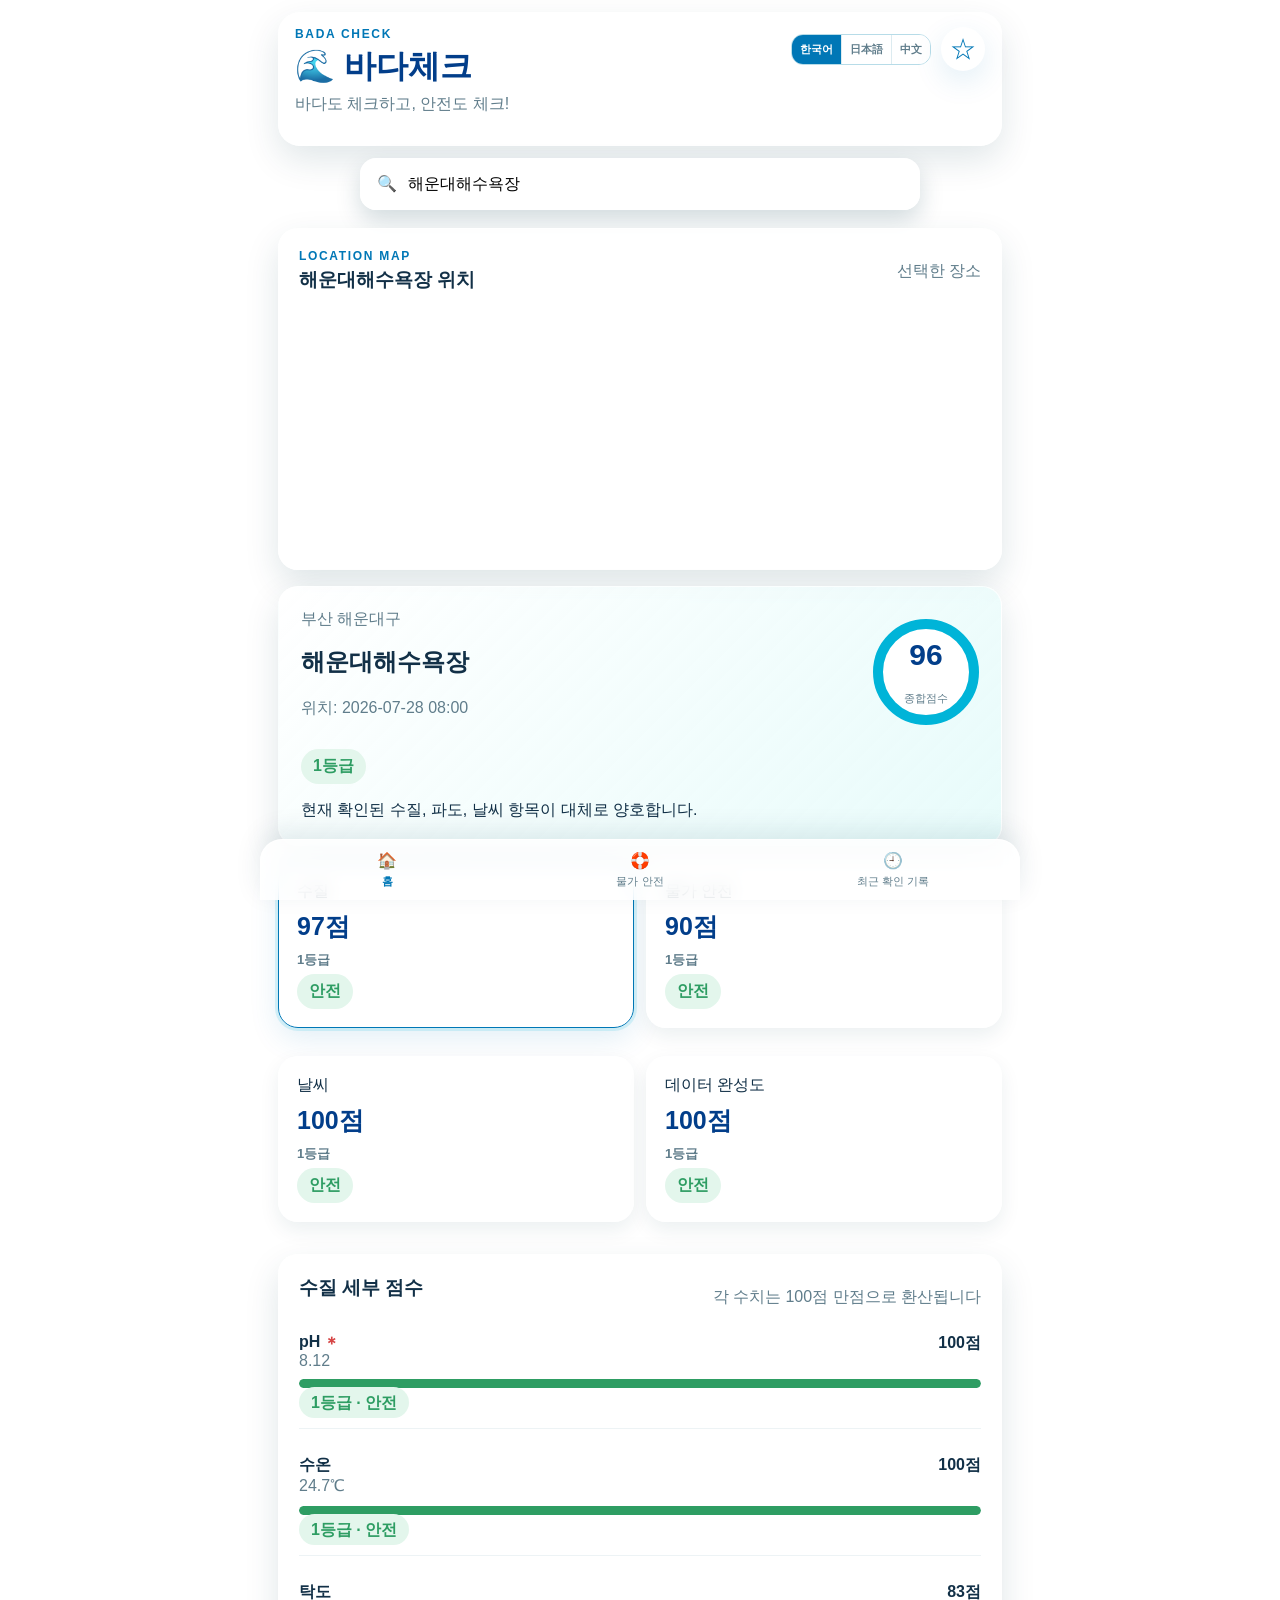
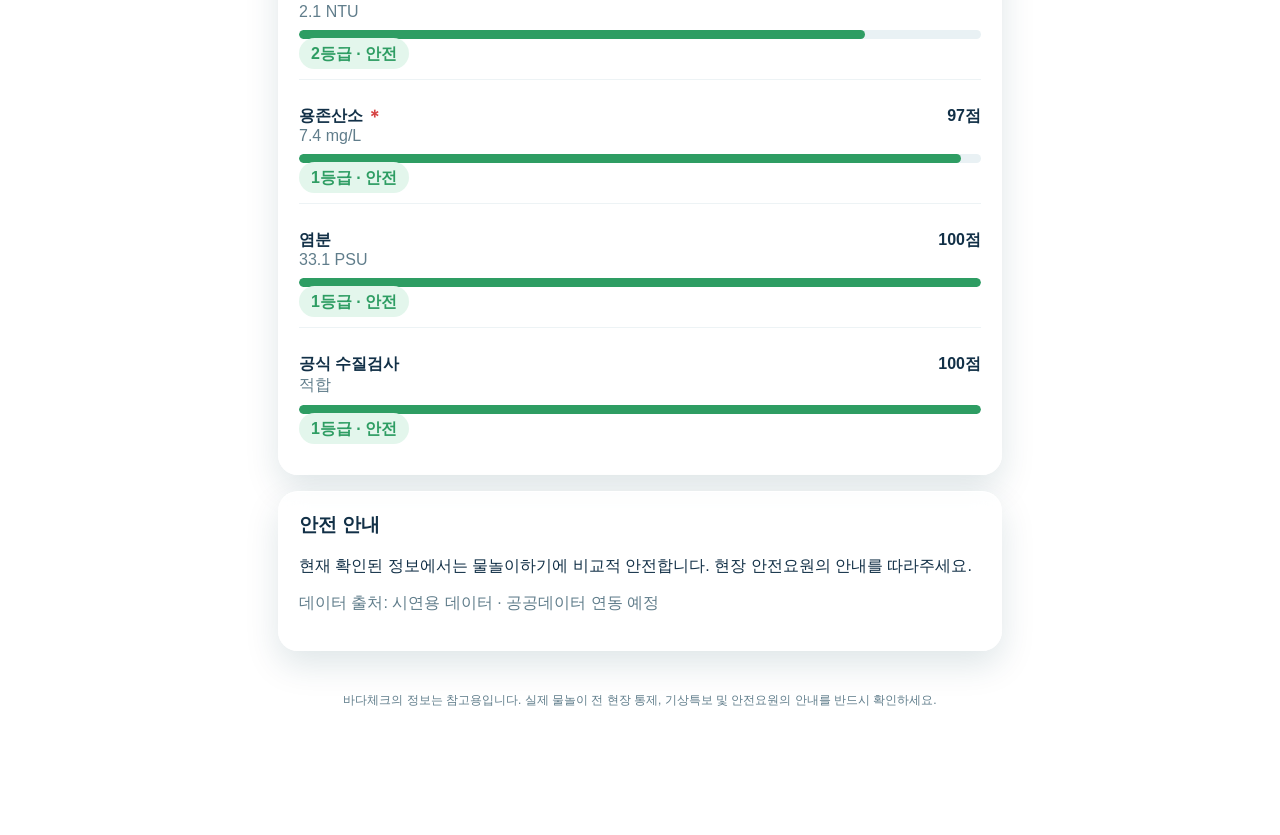
==== commit 34d68a3a: "Refresh dynamic location background assets" ====
--- a/index.html
+++ b/index.html
@@ -5,7 +5,7 @@
   <meta name="viewport" content="width=device-width, initial-scale=1.0" />
   <meta name="theme-color" content="#0077b6" />
   <title>바다체크 | 바다도 체크하고, 안전도 체크!</title>
-  <link rel="stylesheet" href="css/style.css?v=20260729-13" />
+  <link rel="stylesheet" href="css/style.css?v=20260729-14" />
 </head>
 <body>
   <div class="app-shell">
--- a/css/style.css
+++ b/css/style.css
@@ -159,3 +159,15 @@
 .search-row::before { color:#0077b6; content:"⌕"; font-size:25px; font-weight:400; left:17px; line-height:1; position:absolute; top:14px; z-index:2; }
 .search-row input { background:rgba(255,255,255,.96) !important; border:0 !important; border-radius:16px !important; box-shadow:0 10px 24px rgba(3,53,72,.18) !important; min-height:52px; padding:14px 18px 14px 48px !important; width:100%; }
 #locationBtn { display:none !important; }
+
+
+/* 실제 돋보기 아이콘과 장소별 배경 전환 */
+.search-row::before { content:"🔍" !important; font-size:16px !important; top:18px !important; }
+body[data-water-place="gwangalli"] { background-image:url("https://giftedu42-commits.github.io/ocean-/assets/gwangalli-night.png") !important; }
+body[data-water-place="haeundae"] { background-image:url("https://giftedu42-commits.github.io/ocean-/assets/haeundae-beach.png") !important; }
+body[data-water-place="songjeong"] { background-image:url("https://giftedu42-commits.github.io/ocean-/assets/songjeong-beach.png") !important; }
+body[data-water-place="dadaepo"] { background-image:url("https://giftedu42-commits.github.io/ocean-/assets/dadaepo-sunset.png") !important; }
+body[data-water-place="songdo"] { background-image:url("https://giftedu42-commits.github.io/ocean-/assets/songdo-cablecar.png") !important; }
+body[data-water-place="jangsan-valley"],body[data-water-place="unsusa-valley"],body[data-water-place="daecheon-aegiso"] { background-image:url("https://images.unsplash.com/photo-1439853949127-fa647821eba0?auto=format&fit=crop&w=1600&q=80") !important; }
+body[data-water-place="nakdong-hwamyeong"],body[data-water-place="nakdong-samnak"],body[data-water-place="suyeong-river"],body[data-water-place="oncheoncheon"],body[data-water-place="seokdaecheon"],body[data-water-place="daecheon-stream"],body[data-water-place="jwagwangcheon"],body[data-water-place="samnakcheon"],body[data-water-place="chuncheon"],body[data-water-place="dongcheon"],body[data-water-place="hoedong-reservoir"] { background-image:url("https://images.unsplash.com/photo-1432405972618-c60b0225b8f9?auto=format&fit=crop&w=1600&q=80") !important; }
+body[data-water-place] { background-attachment:fixed !important; background-position:center !important; background-size:cover !important; }
